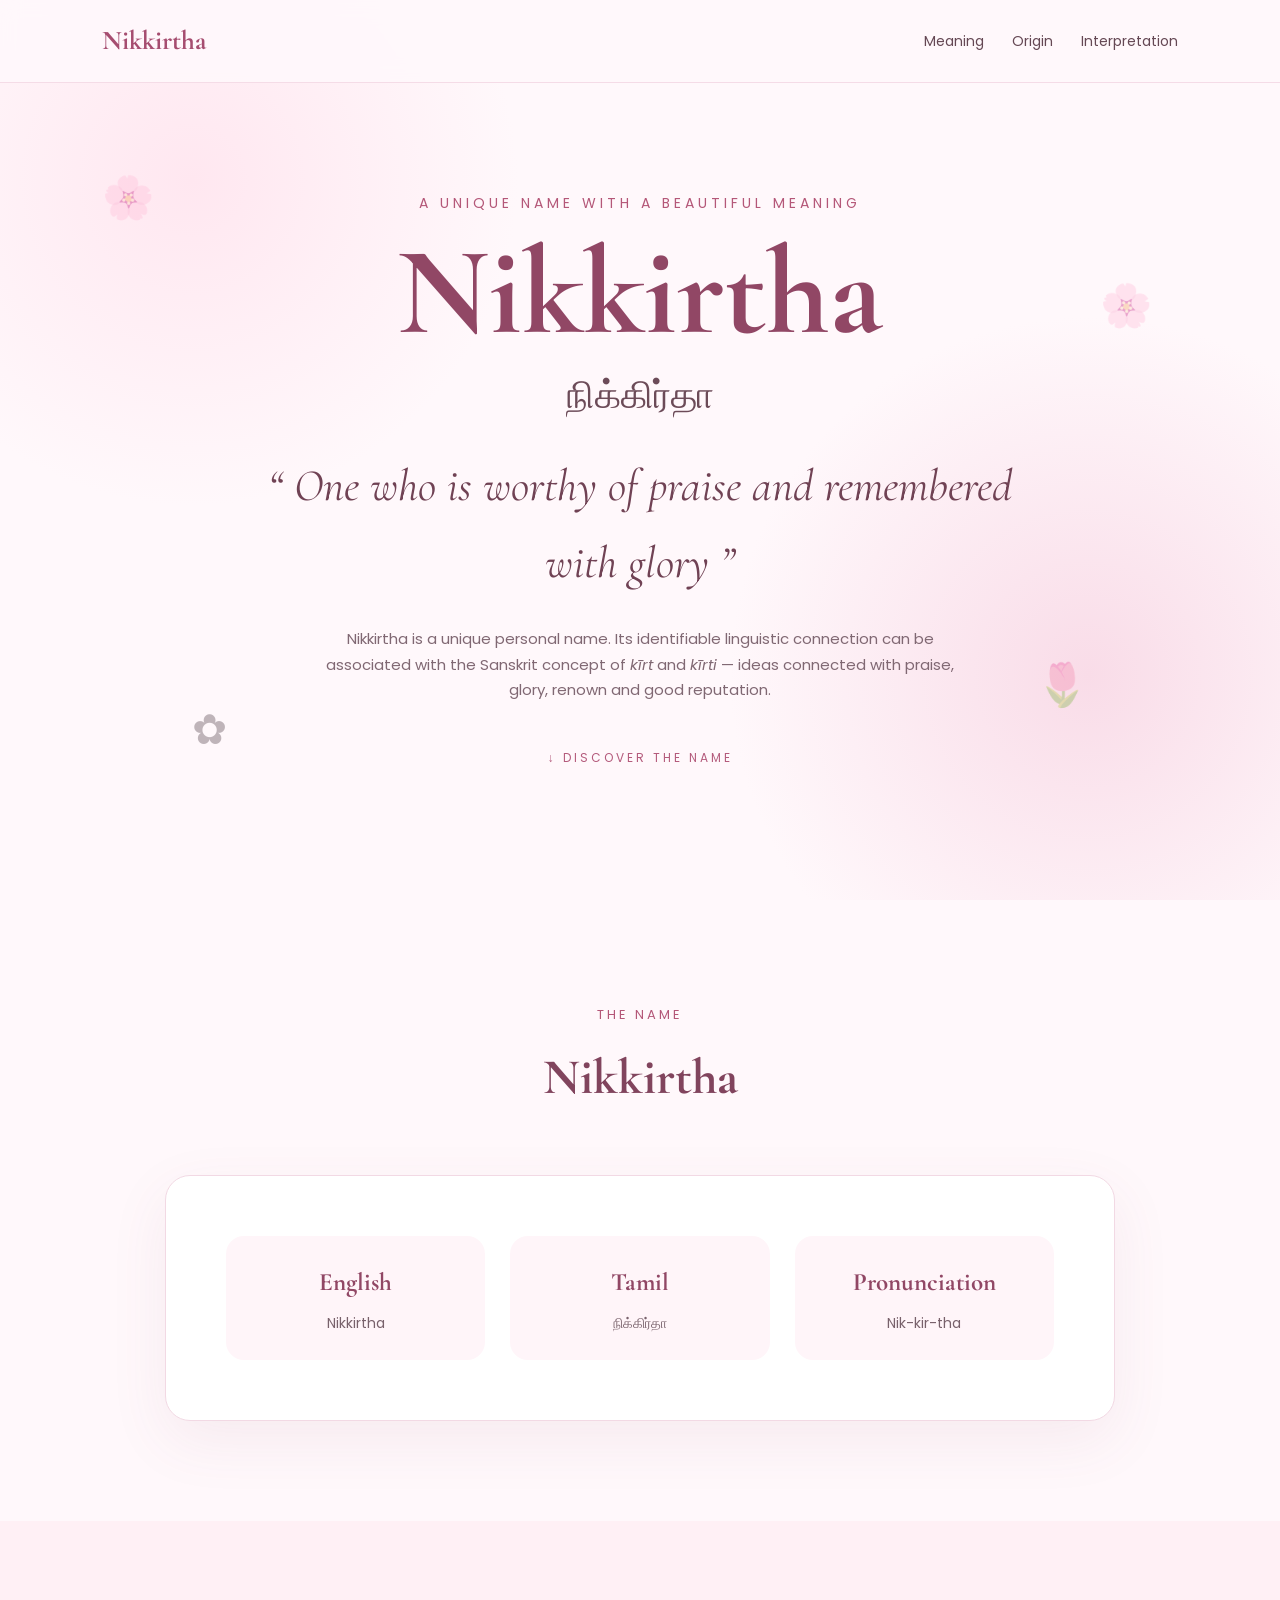
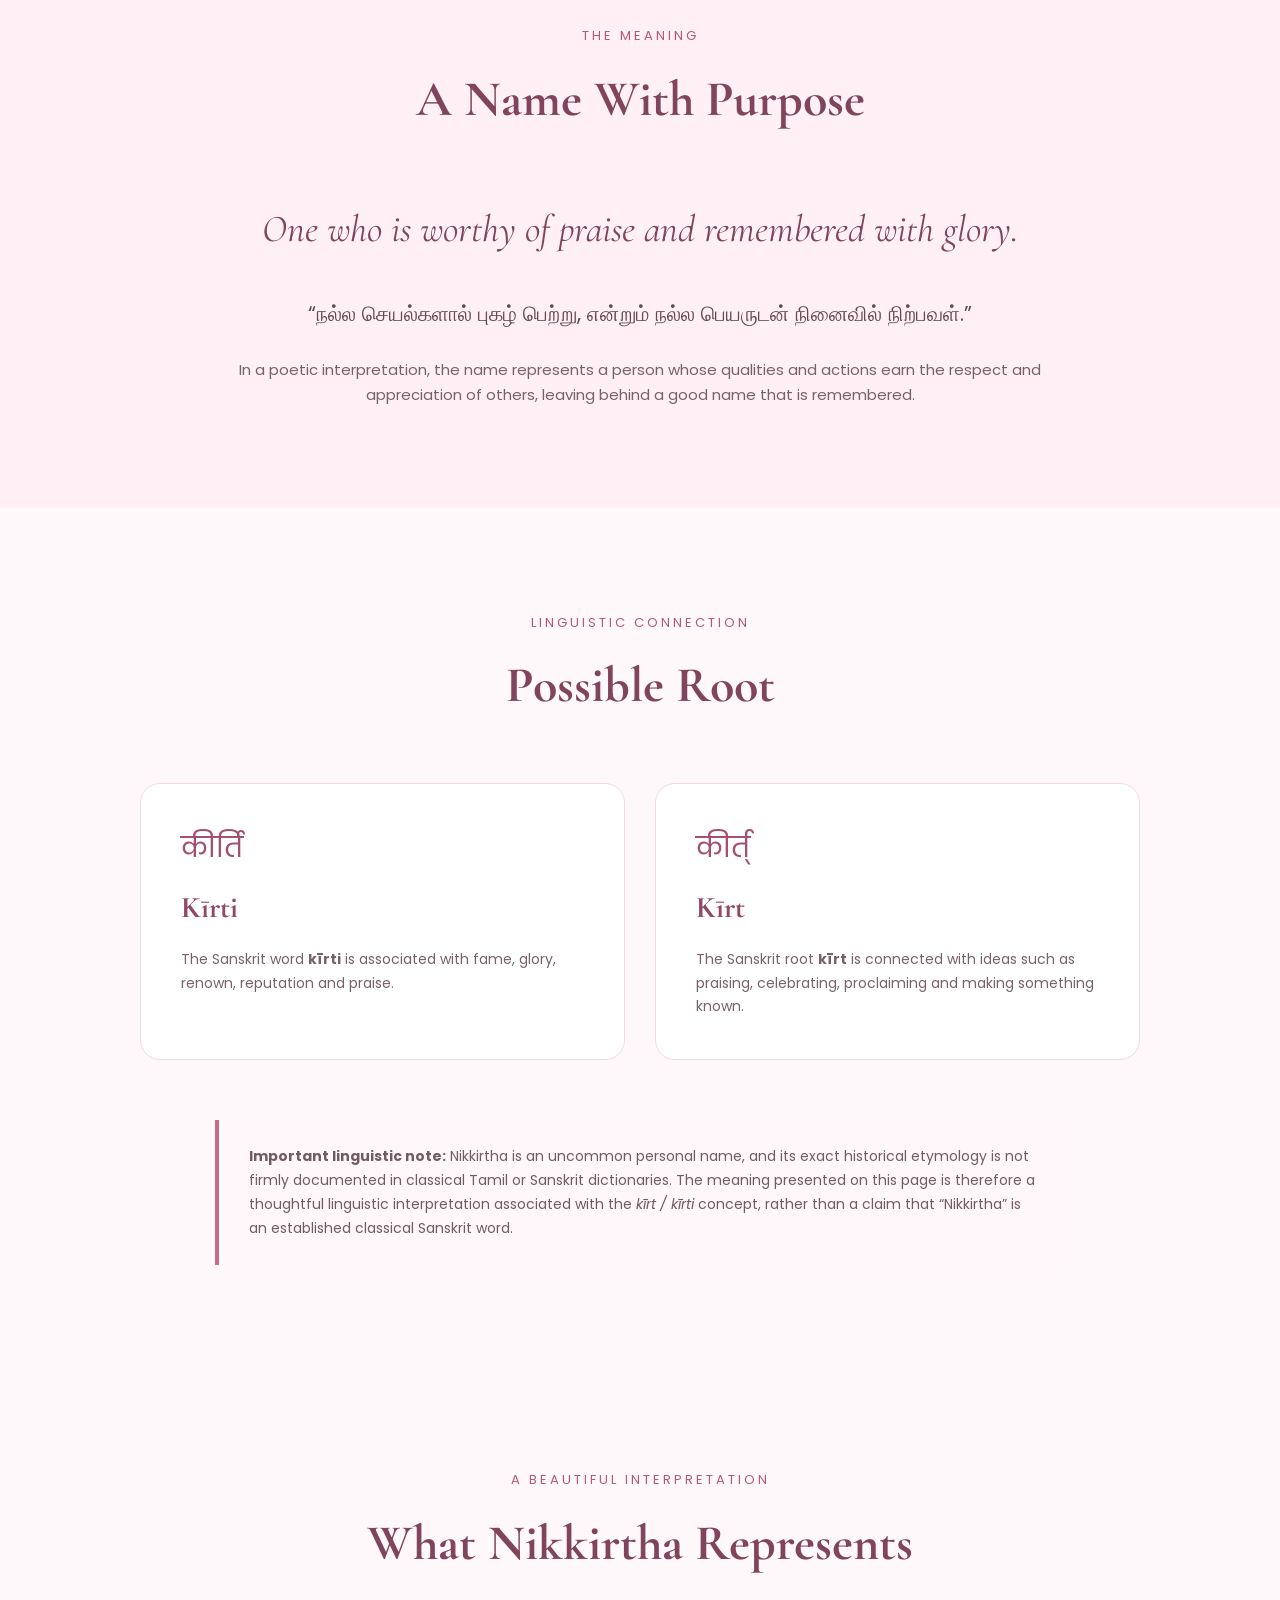
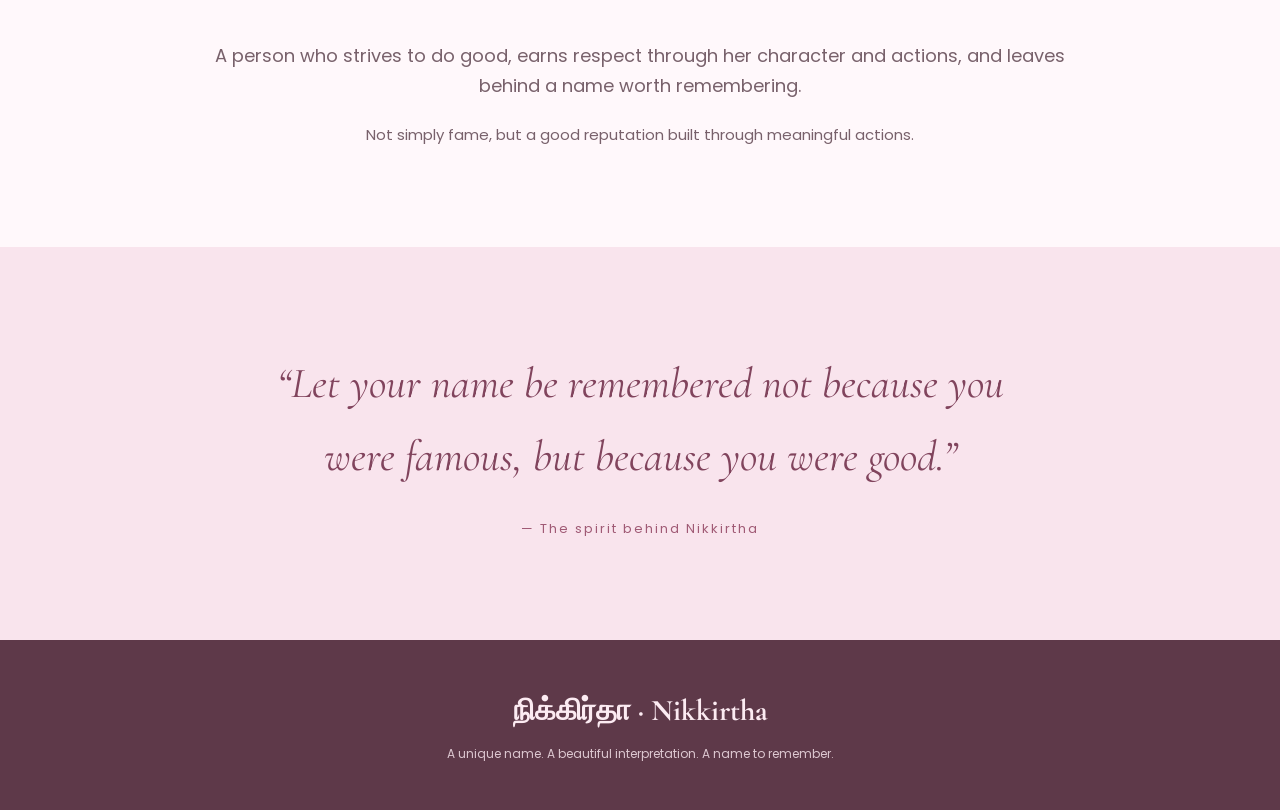
==== index.html @ 170de5bf "Add files via upload" ====
<!DOCTYPE html>
<html lang="en">
<head>
    <meta charset="UTF-8">

    <meta name="viewport" content="width=device-width, initial-scale=1.0">

    <meta name="description"
        content="Nikkirtha (நிக்கிர்தா) - Meaning, pronunciation and linguistic interpretation of the unique name Nikkirtha.">

    <meta name="keywords"
        content="Nikkirtha, நிக்கிர்தா, Nikkirtha meaning, Nikkirtha name meaning, Nikirtha meaning">

    <meta name="author" content="Nikkirtha">

    <title>Nikkirtha – Meaning & Origin</title>

    <link rel="preconnect" href="https://fonts.googleapis.com">
    <link rel="preconnect" href="https://fonts.gstatic.com" crossorigin>

    <link href="https://fonts.googleapis.com/css2?family=Cormorant+Garamond:wght@500;600;700&family=Poppins:wght@300;400;500;600&display=swap"
        rel="stylesheet">

    <style>

        * {
            margin: 0;
            padding: 0;
            box-sizing: border-box;
        }

        html {
            scroll-behavior: smooth;
        }

        body {
            font-family: "Poppins", sans-serif;
            color: #4a3942;
            background: #fff8fb;
            line-height: 1.7;
        }

        /* ---------- Navigation ---------- */

        nav {
            position: fixed;
            top: 0;
            left: 0;
            width: 100%;
            padding: 18px 8%;
            display: flex;
            justify-content: space-between;
            align-items: center;
            background: rgba(255, 248, 251, 0.92);
            backdrop-filter: blur(10px);
            z-index: 1000;
            border-bottom: 1px solid #f5dce7;
        }

        .logo {
            font-family: "Cormorant Garamond", serif;
            font-size: 27px;
            font-weight: 700;
            color: #a64d70;
        }

        nav ul {
            list-style: none;
            display: flex;
            gap: 28px;
        }

        nav a {
            text-decoration: none;
            color: #654854;
            font-size: 14px;
            transition: 0.3s;
        }

        nav a:hover {
            color: #b64f79;
        }

        /* ---------- Hero ---------- */

        .hero {
            min-height: 100vh;
            padding: 140px 8% 80px;

            display: flex;
            justify-content: center;
            align-items: center;

            text-align: center;

            background:
                radial-gradient(circle at 15% 20%, #ffe7f0 0, transparent 25%),
                radial-gradient(circle at 85% 75%, #f9dce8 0, transparent 28%),
                #fff8fb;

            position: relative;
            overflow: hidden;
        }

        .flower {
            position: absolute;
            font-size: 42px;
            opacity: 0.35;
        }

        .flower.one {
            top: 18%;
            left: 8%;
        }

        .flower.two {
            top: 30%;
            right: 10%;
        }

        .flower.three {
            bottom: 15%;
            left: 15%;
        }

        .flower.four {
            bottom: 20%;
            right: 15%;
        }

        .hero-content {
            max-width: 850px;
        }

        .small-title {
            color: #b45778;
            font-size: 14px;
            letter-spacing: 4px;
            text-transform: uppercase;
            margin-bottom: 20px;
        }

        .hero h1 {
            font-family: "Cormorant Garamond", serif;
            font-size: clamp(65px, 11vw, 125px);
            line-height: 0.9;
            color: #914765;
            margin-bottom: 15px;
        }

        .tamil-name {
            font-family: "Noto Serif Tamil", serif;
            font-size: 38px;
            color: #6c4b58;
            margin-bottom: 20px;
        }

        .meaning {
            font-family: "Cormorant Garamond", serif;
            font-size: clamp(28px, 4vw, 45px);
            font-style: italic;
            color: #704254;
            max-width: 760px;
            margin: 0 auto 25px;
        }

        .meaning::before {
            content: "“";
        }

        .meaning::after {
            content: "”";
        }

        .intro {
            max-width: 650px;
            margin: auto;
            color: #806873;
            font-size: 15px;
        }

        .scroll {
            margin-top: 45px;
            font-size: 12px;
            letter-spacing: 3px;
            color: #b45b7c;
        }

        /* ---------- Sections ---------- */

        section {
            padding: 100px 8%;
        }

        .section-title {
            text-align: center;
            margin-bottom: 55px;
        }

        .section-title span {
            color: #b45778;
            font-size: 13px;
            letter-spacing: 3px;
            text-transform: uppercase;
        }

        .section-title h2 {
            font-family: "Cormorant Garamond", serif;
            font-size: 50px;
            color: #81445d;
            margin-top: 8px;
        }

        /* ---------- Name Card ---------- */

        .name-card {
            max-width: 950px;
            margin: auto;
            padding: 60px;
            background: #ffffff;
            border: 1px solid #f2d9e4;
            border-radius: 25px;
            box-shadow: 0 20px 60px rgba(144, 76, 103, 0.08);
        }

        .name-details {
            display: grid;
            grid-template-columns: repeat(3, 1fr);
            gap: 25px;
            text-align: center;
        }

        .detail {
            padding: 25px;
            background: #fff5f9;
            border-radius: 18px;
        }

        .detail h3 {
            font-family: "Cormorant Garamond", serif;
            font-size: 25px;
            color: #914765;
            margin-bottom: 8px;
        }

        .detail p {
            font-size: 14px;
            color: #78616b;
        }

        /* ---------- Meaning ---------- */

        .meaning-section {
            background: #fff0f5;
        }

        .meaning-box {
            max-width: 850px;
            margin: auto;
            text-align: center;
        }

        .meaning-box .big-meaning {
            font-family: "Cormorant Garamond", serif;
            font-size: 38px;
            font-style: italic;
            color: #81445d;
            margin-bottom: 35px;
        }

        .tamil-meaning {
            font-size: 21px;
            color: #654854;
            margin-bottom: 25px;
        }

        .meaning-box p {
            color: #78616b;
            font-size: 15px;
        }

        /* ---------- Linguistic Roots ---------- */

        .roots {
            max-width: 1000px;
            margin: auto;
            display: grid;
            grid-template-columns: 1fr 1fr;
            gap: 30px;
        }

        .root-card {
            padding: 40px;
            background: #ffffff;
            border: 1px solid #f2d9e4;
            border-radius: 20px;
        }

        .root-card h3 {
            font-family: "Cormorant Garamond", serif;
            font-size: 30px;
            color: #914765;
            margin-bottom: 15px;
        }

        .sanskrit {
            font-size: 28px;
            color: #a54f70;
            margin-bottom: 10px;
        }

        .root-card p {
            font-size: 14px;
            color: #78616b;
        }

        /* ---------- Important Note ---------- */

        .note {
            max-width: 850px;
            margin: 60px auto 0;
            padding: 25px 30px;
            border-left: 4px solid #c56a8b;
            background: #fff7fa;
            color: #725b65;
            font-size: 14px;
        }

        /* ---------- Quote ---------- */

        .quote-section {
            text-align: center;
            background: #f9e4ed;
        }

        .quote {
            max-width: 800px;
            margin: auto;
        }

        .quote p {
            font-family: "Cormorant Garamond", serif;
            font-size: 43px;
            font-style: italic;
            color: #81445d;
        }

        .quote span {
            display: block;
            margin-top: 25px;
            font-size: 13px;
            letter-spacing: 2px;
            color: #a05a75;
        }

        /* ---------- Footer ---------- */

        footer {
            padding: 45px 8%;
            text-align: center;
            background: #5e3949;
            color: #fcebf2;
        }

        footer h3 {
            font-family: "Cormorant Garamond", serif;
            font-size: 30px;
            margin-bottom: 8px;
        }

        footer p {
            font-size: 12px;
            opacity: 0.8;
        }

        /* ---------- Responsive ---------- */

        @media (max-width: 768px) {

            nav {
                padding: 15px 5%;
            }

            nav ul {
                display: none;
            }

            .hero {
                padding: 130px 6% 70px;
            }

            section {
                padding: 75px 6%;
            }

            .name-card {
                padding: 30px 20px;
            }

            .name-details {
                grid-template-columns: 1fr;
            }

            .roots {
                grid-template-columns: 1fr;
            }

            .meaning-box .big-meaning {
                font-size: 30px;
            }

            .quote p {
                font-size: 32px;
            }
        }

    </style>
</head>

<body>

    <!-- Navigation -->

    <nav>
        <div class="logo">Nikkirtha</div>

        <ul>
            <li><a href="#meaning">Meaning</a></li>
            <li><a href="#origin">Origin</a></li>
            <li><a href="#interpretation">Interpretation</a></li>
        </ul>
    </nav>


    <!-- Hero -->

    <header class="hero">

        <div class="flower one">🌸</div>
        <div class="flower two">🌸</div>
        <div class="flower three">✿</div>
        <div class="flower four">🌷</div>

        <div class="hero-content">

            <div class="small-title">
                A unique name with a beautiful meaning
            </div>

            <h1>Nikkirtha</h1>

            <div class="tamil-name">
                நிக்கிர்தா
            </div>

            <div class="meaning">
                One who is worthy of praise and remembered with glory
            </div>

            <p class="intro">
                Nikkirtha is a unique personal name. Its identifiable
                linguistic connection can be associated with the Sanskrit
                concept of <em>kīrt</em> and <em>kīrti</em> — ideas connected
                with praise, glory, renown and good reputation.
            </p>

            <div class="scroll">
                ↓ DISCOVER THE NAME
            </div>

        </div>

    </header>


    <!-- Name -->

    <section id="meaning">

        <div class="section-title">

            <span>The Name</span>

            <h2>Nikkirtha</h2>

        </div>

        <div class="name-card">

            <div class="name-details">

                <div class="detail">

                    <h3>English</h3>

                    <p>Nikkirtha</p>

                </div>

                <div class="detail">

                    <h3>Tamil</h3>

                    <p>நிக்கிர்தா</p>

                </div>

                <div class="detail">

                    <h3>Pronunciation</h3>

                    <p>Nik-kir-tha</p>

                </div>

            </div>

        </div>

    </section>


    <!-- Meaning -->

    <section class="meaning-section">

        <div class="section-title">

            <span>The Meaning</span>

            <h2>A Name With Purpose</h2>

        </div>

        <div class="meaning-box">

            <div class="big-meaning">
                One who is worthy of praise and remembered with glory.
            </div>

            <div class="tamil-meaning">
                “நல்ல செயல்களால் புகழ் பெற்று,
                என்றும் நல்ல பெயருடன் நினைவில் நிற்பவள்.”
            </div>

            <p>
                In a poetic interpretation, the name represents a person
                whose qualities and actions earn the respect and appreciation
                of others, leaving behind a good name that is remembered.
            </p>

        </div>

    </section>


    <!-- Origin -->

    <section id="origin">

        <div class="section-title">

            <span>Linguistic Connection</span>

            <h2>Possible Root</h2>

        </div>

        <div class="roots">

            <div class="root-card">

                <div class="sanskrit">
                    कीर्ति
                </div>

                <h3>Kīrti</h3>

                <p>
                    The Sanskrit word <strong>kīrti</strong> is associated
                    with fame, glory, renown, reputation and praise.
                </p>

            </div>


            <div class="root-card">

                <div class="sanskrit">
                    कीर्त्
                </div>

                <h3>Kīrt</h3>

                <p>
                    The Sanskrit root <strong>kīrt</strong> is connected with
                    ideas such as praising, celebrating, proclaiming and
                    making something known.
                </p>

            </div>

        </div>


        <div class="note">

            <strong>Important linguistic note:</strong>

            Nikkirtha is an uncommon personal name, and its exact historical
            etymology is not firmly documented in classical Tamil or Sanskrit
            dictionaries. The meaning presented on this page is therefore a
            thoughtful linguistic interpretation associated with the
            <em>kīrt / kīrti</em> concept, rather than a claim that
            “Nikkirtha” is an established classical Sanskrit word.

        </div>

    </section>


    <!-- Personal Interpretation -->

    <section id="interpretation">

        <div class="section-title">

            <span>A Beautiful Interpretation</span>

            <h2>What Nikkirtha Represents</h2>

        </div>

        <div class="meaning-box">

            <p style="font-size: 18px; margin-bottom: 20px;">
                A person who strives to do good, earns respect through her
                character and actions, and leaves behind a name worth
                remembering.
            </p>

            <p>
                Not simply fame, but a good reputation built through
                meaningful actions.
            </p>

        </div>

    </section>


    <!-- Quote -->

    <section class="quote-section">

        <div class="quote">

            <p>
                “Let your name be remembered not because you were famous,
                but because you were good.”
            </p>

            <span>
                — The spirit behind Nikkirtha
            </span>

        </div>

    </section>


    <!-- Footer -->

    <footer>

        <h3>நிக்கிர்தா · Nikkirtha</h3>

        <p>
            A unique name. A beautiful interpretation. A name to remember.
        </p>

    </footer>


</body>
</html>
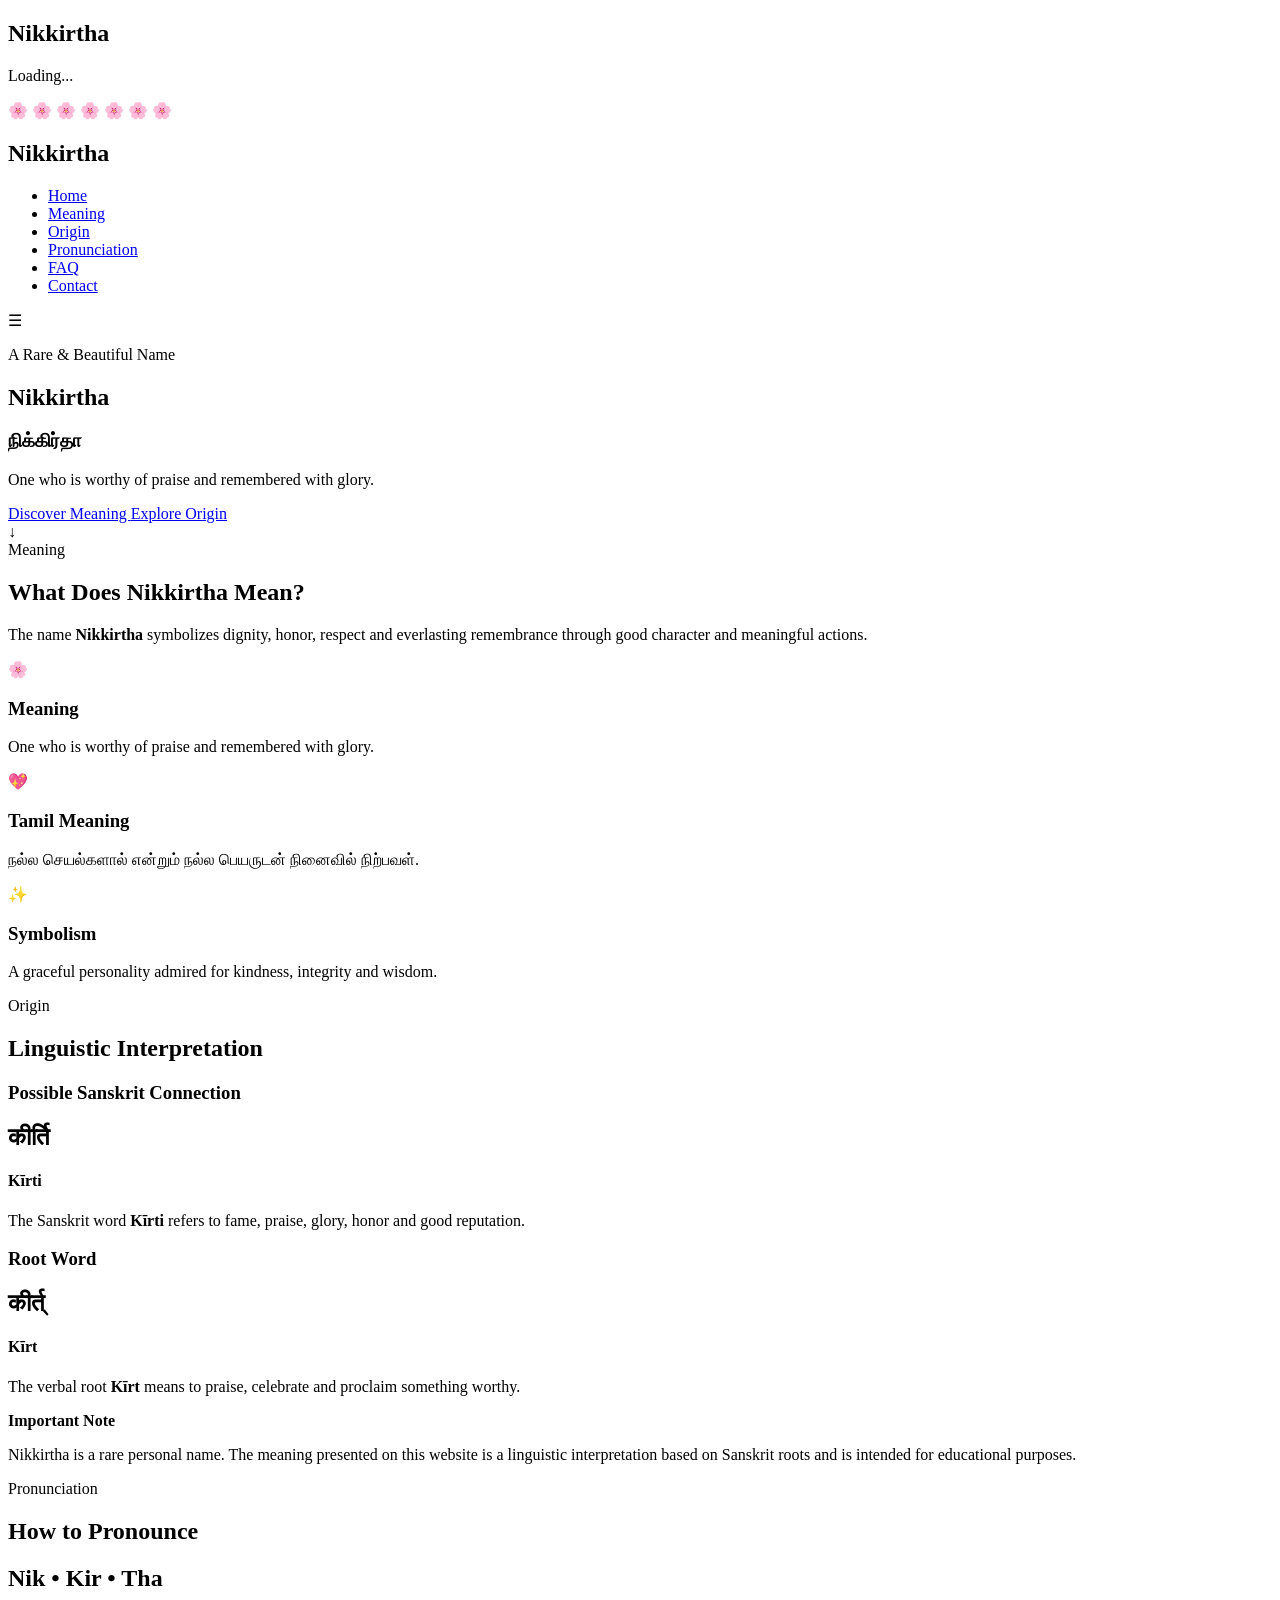
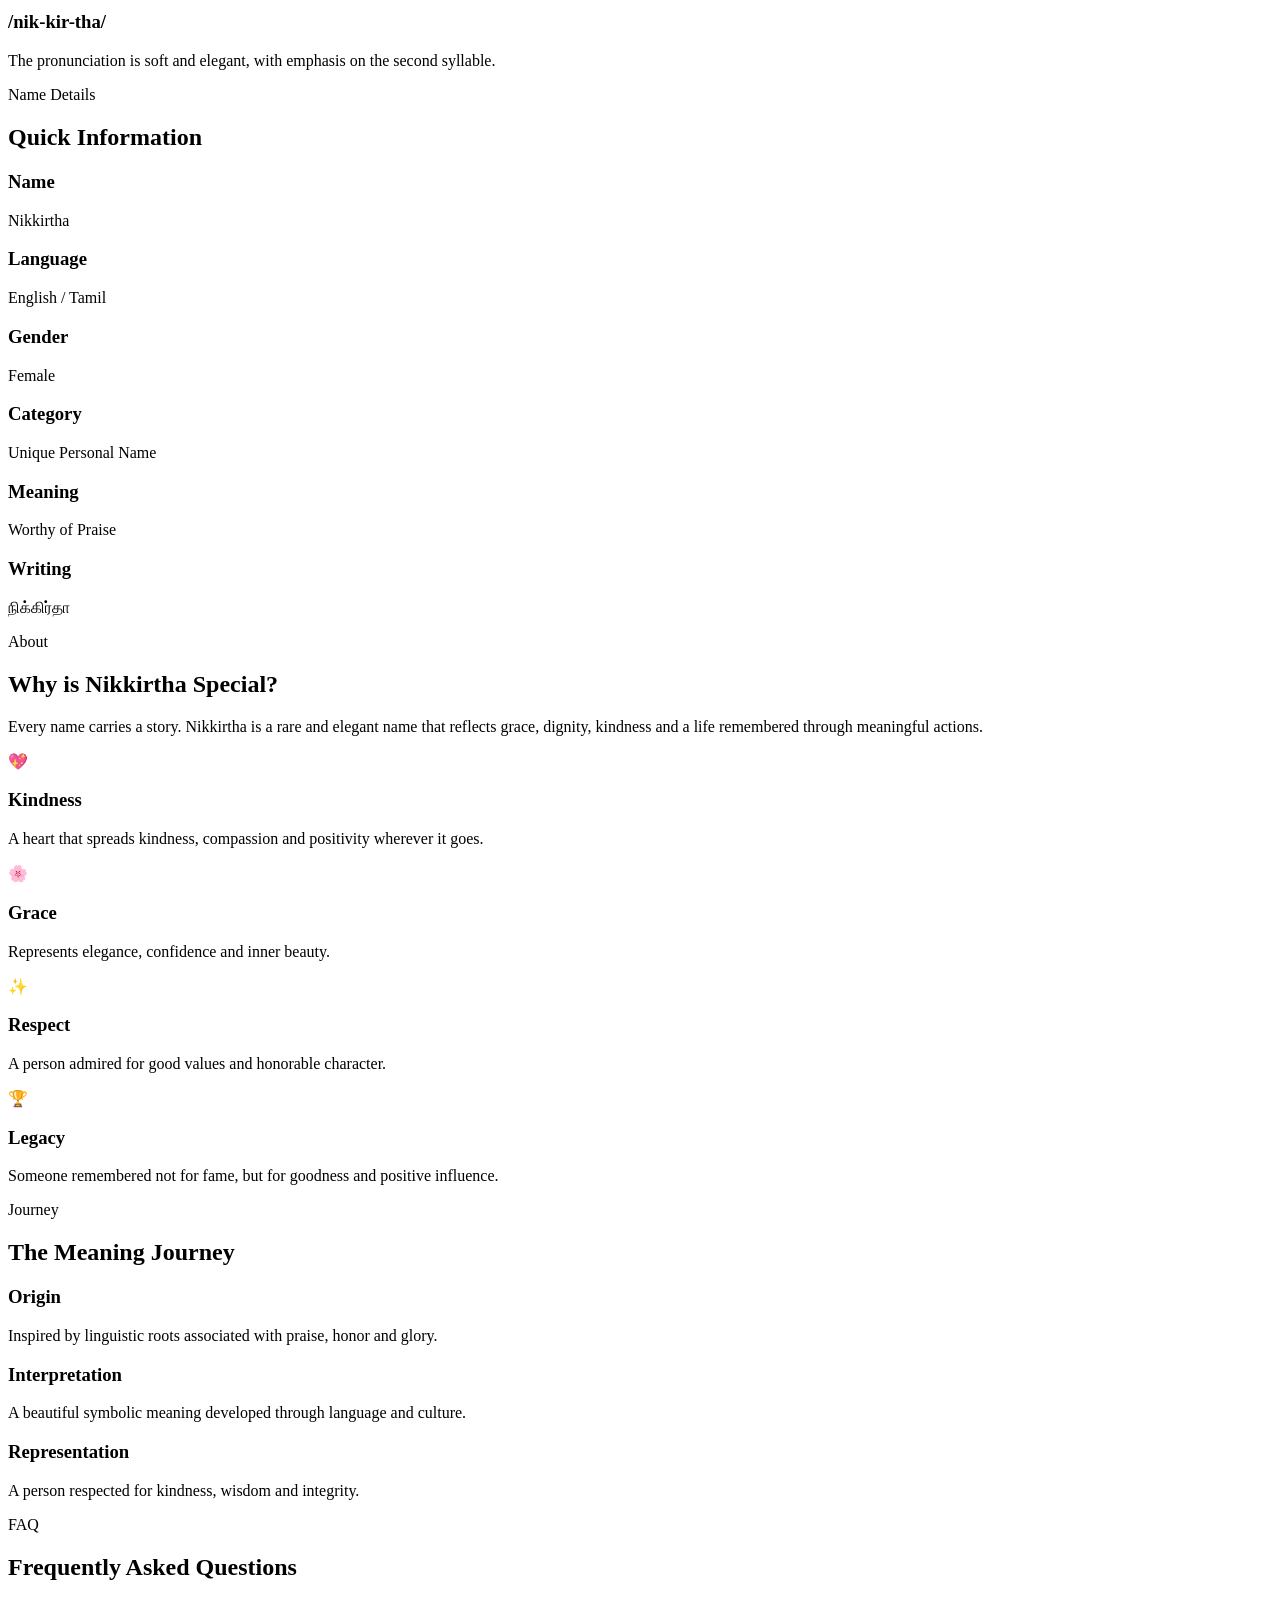
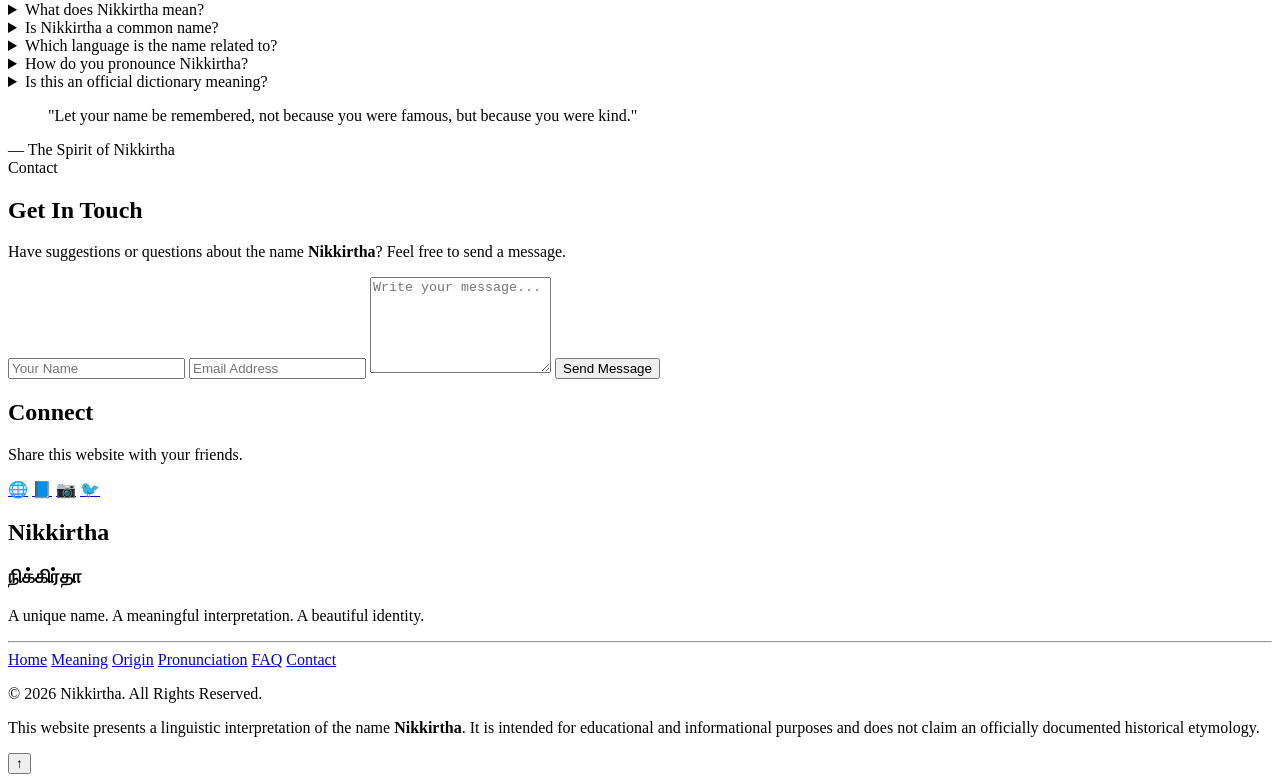
==== commit 4843ab56: "Update index.html" ====
--- a/index.html
+++ b/index.html
@@ -1,686 +1,849 @@
 <!DOCTYPE html>
 <html lang="en">
 <head>
-    <meta charset="UTF-8">
-
-    <meta name="viewport" content="width=device-width, initial-scale=1.0">
-
-    <meta name="description"
-        content="Nikkirtha (நிக்கிர்தா) - Meaning, pronunciation and linguistic interpretation of the unique name Nikkirtha.">
-
-    <meta name="keywords"
-        content="Nikkirtha, நிக்கிர்தா, Nikkirtha meaning, Nikkirtha name meaning, Nikirtha meaning">
-
-    <meta name="author" content="Nikkirtha">
-
-    <title>Nikkirtha – Meaning & Origin</title>
-
-    <link rel="preconnect" href="https://fonts.googleapis.com">
-    <link rel="preconnect" href="https://fonts.gstatic.com" crossorigin>
-
-    <link href="https://fonts.googleapis.com/css2?family=Cormorant+Garamond:wght@500;600;700&family=Poppins:wght@300;400;500;600&display=swap"
-        rel="stylesheet">
-
-    <style>
-
-        * {
-            margin: 0;
-            padding: 0;
-            box-sizing: border-box;
-        }
-
-        html {
-            scroll-behavior: smooth;
-        }
-
-        body {
-            font-family: "Poppins", sans-serif;
-            color: #4a3942;
-            background: #fff8fb;
-            line-height: 1.7;
-        }
-
-        /* ---------- Navigation ---------- */
-
-        nav {
-            position: fixed;
-            top: 0;
-            left: 0;
-            width: 100%;
-            padding: 18px 8%;
-            display: flex;
-            justify-content: space-between;
-            align-items: center;
-            background: rgba(255, 248, 251, 0.92);
-            backdrop-filter: blur(10px);
-            z-index: 1000;
-            border-bottom: 1px solid #f5dce7;
-        }
-
-        .logo {
-            font-family: "Cormorant Garamond", serif;
-            font-size: 27px;
-            font-weight: 700;
-            color: #a64d70;
-        }
-
-        nav ul {
-            list-style: none;
-            display: flex;
-            gap: 28px;
-        }
-
-        nav a {
-            text-decoration: none;
-            color: #654854;
-            font-size: 14px;
-            transition: 0.3s;
-        }
-
-        nav a:hover {
-            color: #b64f79;
-        }
-
-        /* ---------- Hero ---------- */
-
-        .hero {
-            min-height: 100vh;
-            padding: 140px 8% 80px;
-
-            display: flex;
-            justify-content: center;
-            align-items: center;
-
-            text-align: center;
-
-            background:
-                radial-gradient(circle at 15% 20%, #ffe7f0 0, transparent 25%),
-                radial-gradient(circle at 85% 75%, #f9dce8 0, transparent 28%),
-                #fff8fb;
-
-            position: relative;
-            overflow: hidden;
-        }
-
-        .flower {
-            position: absolute;
-            font-size: 42px;
-            opacity: 0.35;
-        }
-
-        .flower.one {
-            top: 18%;
-            left: 8%;
-        }
-
-        .flower.two {
-            top: 30%;
-            right: 10%;
-        }
-
-        .flower.three {
-            bottom: 15%;
-            left: 15%;
-        }
-
-        .flower.four {
-            bottom: 20%;
-            right: 15%;
-        }
-
-        .hero-content {
-            max-width: 850px;
-        }
-
-        .small-title {
-            color: #b45778;
-            font-size: 14px;
-            letter-spacing: 4px;
-            text-transform: uppercase;
-            margin-bottom: 20px;
-        }
-
-        .hero h1 {
-            font-family: "Cormorant Garamond", serif;
-            font-size: clamp(65px, 11vw, 125px);
-            line-height: 0.9;
-            color: #914765;
-            margin-bottom: 15px;
-        }
-
-        .tamil-name {
-            font-family: "Noto Serif Tamil", serif;
-            font-size: 38px;
-            color: #6c4b58;
-            margin-bottom: 20px;
-        }
-
-        .meaning {
-            font-family: "Cormorant Garamond", serif;
-            font-size: clamp(28px, 4vw, 45px);
-            font-style: italic;
-            color: #704254;
-            max-width: 760px;
-            margin: 0 auto 25px;
-        }
-
-        .meaning::before {
-            content: "“";
-        }
-
-        .meaning::after {
-            content: "”";
-        }
-
-        .intro {
-            max-width: 650px;
-            margin: auto;
-            color: #806873;
-            font-size: 15px;
-        }
-
-        .scroll {
-            margin-top: 45px;
-            font-size: 12px;
-            letter-spacing: 3px;
-            color: #b45b7c;
-        }
-
-        /* ---------- Sections ---------- */
-
-        section {
-            padding: 100px 8%;
-        }
-
-        .section-title {
-            text-align: center;
-            margin-bottom: 55px;
-        }
-
-        .section-title span {
-            color: #b45778;
-            font-size: 13px;
-            letter-spacing: 3px;
-            text-transform: uppercase;
-        }
-
-        .section-title h2 {
-            font-family: "Cormorant Garamond", serif;
-            font-size: 50px;
-            color: #81445d;
-            margin-top: 8px;
-        }
-
-        /* ---------- Name Card ---------- */
-
-        .name-card {
-            max-width: 950px;
-            margin: auto;
-            padding: 60px;
-            background: #ffffff;
-            border: 1px solid #f2d9e4;
-            border-radius: 25px;
-            box-shadow: 0 20px 60px rgba(144, 76, 103, 0.08);
-        }
-
-        .name-details {
-            display: grid;
-            grid-template-columns: repeat(3, 1fr);
-            gap: 25px;
-            text-align: center;
-        }
-
-        .detail {
-            padding: 25px;
-            background: #fff5f9;
-            border-radius: 18px;
-        }
-
-        .detail h3 {
-            font-family: "Cormorant Garamond", serif;
-            font-size: 25px;
-            color: #914765;
-            margin-bottom: 8px;
-        }
-
-        .detail p {
-            font-size: 14px;
-            color: #78616b;
-        }
-
-        /* ---------- Meaning ---------- */
-
-        .meaning-section {
-            background: #fff0f5;
-        }
-
-        .meaning-box {
-            max-width: 850px;
-            margin: auto;
-            text-align: center;
-        }
-
-        .meaning-box .big-meaning {
-            font-family: "Cormorant Garamond", serif;
-            font-size: 38px;
-            font-style: italic;
-            color: #81445d;
-            margin-bottom: 35px;
-        }
-
-        .tamil-meaning {
-            font-size: 21px;
-            color: #654854;
-            margin-bottom: 25px;
-        }
-
-        .meaning-box p {
-            color: #78616b;
-            font-size: 15px;
-        }
-
-        /* ---------- Linguistic Roots ---------- */
-
-        .roots {
-            max-width: 1000px;
-            margin: auto;
-            display: grid;
-            grid-template-columns: 1fr 1fr;
-            gap: 30px;
-        }
-
-        .root-card {
-            padding: 40px;
-            background: #ffffff;
-            border: 1px solid #f2d9e4;
-            border-radius: 20px;
-        }
-
-        .root-card h3 {
-            font-family: "Cormorant Garamond", serif;
-            font-size: 30px;
-            color: #914765;
-            margin-bottom: 15px;
-        }
-
-        .sanskrit {
-            font-size: 28px;
-            color: #a54f70;
-            margin-bottom: 10px;
-        }
-
-        .root-card p {
-            font-size: 14px;
-            color: #78616b;
-        }
-
-        /* ---------- Important Note ---------- */
-
-        .note {
-            max-width: 850px;
-            margin: 60px auto 0;
-            padding: 25px 30px;
-            border-left: 4px solid #c56a8b;
-            background: #fff7fa;
-            color: #725b65;
-            font-size: 14px;
-        }
-
-        /* ---------- Quote ---------- */
-
-        .quote-section {
-            text-align: center;
-            background: #f9e4ed;
-        }
-
-        .quote {
-            max-width: 800px;
-            margin: auto;
-        }
-
-        .quote p {
-            font-family: "Cormorant Garamond", serif;
-            font-size: 43px;
-            font-style: italic;
-            color: #81445d;
-        }
-
-        .quote span {
-            display: block;
-            margin-top: 25px;
-            font-size: 13px;
-            letter-spacing: 2px;
-            color: #a05a75;
-        }
-
-        /* ---------- Footer ---------- */
-
-        footer {
-            padding: 45px 8%;
-            text-align: center;
-            background: #5e3949;
-            color: #fcebf2;
-        }
-
-        footer h3 {
-            font-family: "Cormorant Garamond", serif;
-            font-size: 30px;
-            margin-bottom: 8px;
-        }
-
-        footer p {
-            font-size: 12px;
-            opacity: 0.8;
-        }
-
-        /* ---------- Responsive ---------- */
-
-        @media (max-width: 768px) {
-
-            nav {
-                padding: 15px 5%;
-            }
-
-            nav ul {
-                display: none;
-            }
-
-            .hero {
-                padding: 130px 6% 70px;
-            }
-
-            section {
-                padding: 75px 6%;
-            }
-
-            .name-card {
-                padding: 30px 20px;
-            }
-
-            .name-details {
-                grid-template-columns: 1fr;
-            }
-
-            .roots {
-                grid-template-columns: 1fr;
-            }
-
-            .meaning-box .big-meaning {
-                font-size: 30px;
-            }
-
-            .quote p {
-                font-size: 32px;
-            }
-        }
-
-    </style>
+
+<meta charset="UTF-8">
+<meta name="viewport" content="width=device-width, initial-scale=1.0">
+
+<title>Nikkirtha | Meaning, Origin, Pronunciation & Significance</title>
+
+<meta name="description" content="Discover the meaning, origin, pronunciation and significance of the unique name Nikkirtha (நிக்கிர்தா). Learn about its linguistic roots, symbolism and interpretation.">
+
+<meta name="keywords" content="Nikkirtha, Nikkirtha meaning, Nikkirtha name meaning, Nikkirtha origin, Nikkirtha pronunciation, நிக்கிர்தா">
+
+<meta name="author" content="Nikkirtha">
+
+<meta name="robots" content="index,follow,max-image-preview:large">
+
+<meta name="googlebot" content="index,follow">
+
+<meta name="language" content="English">
+
+<meta name="theme-color" content="#f7dbe8">
+
+<meta name="revisit-after" content="7 days">
+
+<meta name="rating" content="General">
+
+<meta name="distribution" content="Global">
+
+<link rel="canonical" href="https://nikkirtha09.github.io/Nikkirtha-Meaning/">
+
+<!-- Open Graph -->
+
+<meta property="og:type" content="website">
+<meta property="og:url" content="https://nikkirtha09.github.io/Nikkirtha-Meaning/">
+<meta property="og:title" content="Nikkirtha | Meaning & Origin">
+<meta property="og:description" content="Explore the beautiful meaning and linguistic interpretation of the name Nikkirtha.">
+<meta property="og:image" content="images/cover.jpg">
+
+<!-- Twitter -->
+
+<meta name="twitter:card" content="summary_large_image">
+<meta name="twitter:title" content="Nikkirtha | Meaning & Origin">
+<meta name="twitter:description" content="Meaning and origin of the unique name Nikkirtha.">
+<meta name="twitter:image" content="images/cover.jpg">
+
+<!-- Favicons -->
+
+<link rel="icon" href="favicon.ico">
+
+<link rel="apple-touch-icon" href="apple-touch-icon.png">
+
+<!-- Fonts -->
+
+<link rel="preconnect" href="https://fonts.googleapis.com">
+
+<link rel="preconnect" href="https://fonts.gstatic.com" crossorigin>
+
+<link href="https://fonts.googleapis.com/css2?family=Poppins:wght@300;400;500;600;700&family=Cormorant+Garamond:wght@500;600;700&display=swap" rel="stylesheet">
+
+<!-- External CSS -->
+
+<link rel="stylesheet" href="style.css">
+<link rel="stylesheet" href="style.css">
+
+<!-- Structured Data -->
+
+<script type="application/ld+json">
+{
+"@context":"https://schema.org",
+"@type":"WebSite",
+"name":"Nikkirtha",
+"url":"https://nikkirtha09.github.io/Nikkirtha-Meaning/",
+"description":"Official webpage explaining the meaning, origin and significance of the name Nikkirtha.",
+"inLanguage":"en",
+"author":{
+"@type":"Person",
+"name":"Nikkirtha"
+},
+"publisher":{
+"@type":"Person",
+"name":"Nikkirtha"
+}
+}
+</script>
+
+<script type="application/ld+json">
+{
+"@context":"https://schema.org",
+"@type":"DefinedTerm",
+"name":"Nikkirtha",
+"description":"A unique personal name interpreted as 'One who is worthy of praise and remembered with glory.'",
+"inDefinedTermSet":"Personal Names"
+}
+</script>
+
 </head>
 
 <body>
 
-    <!-- Navigation -->
-
-    <nav>
-        <div class="logo">Nikkirtha</div>
-
-        <ul>
-            <li><a href="#meaning">Meaning</a></li>
-            <li><a href="#origin">Origin</a></li>
-            <li><a href="#interpretation">Interpretation</a></li>
-        </ul>
-    </nav>
-
-
-    <!-- Hero -->
-
-    <header class="hero">
-
-        <div class="flower one">🌸</div>
-        <div class="flower two">🌸</div>
-        <div class="flower three">✿</div>
-        <div class="flower four">🌷</div>
-
-        <div class="hero-content">
-
-            <div class="small-title">
-                A unique name with a beautiful meaning
+<!-- ========= PRELOADER ========= -->
+
+<div id="loader">
+
+<div class="loader-circle"></div>
+
+<h2>Nikkirtha</h2>
+
+<p>Loading...</p>
+
+</div>
+
+<!-- ========= BACKGROUND ========= -->
+
+<div class="bg-blur blur1"></div>
+
+<div class="bg-blur blur2"></div>
+
+<div class="bg-blur blur3"></div>
+
+<div class="petals">
+
+<span>🌸</span>
+<span>🌸</span>
+<span>🌸</span>
+<span>🌸</span>
+<span>🌸</span>
+<span>🌸</span>
+<span>🌸</span>
+
+</div>
+
+<header>
+
+<nav class="navbar">
+
+<div class="logo">
+
+<h2>Nikkirtha</h2>
+
+</div>
+
+<ul>
+
+<li><a href="#home">Home</a></li>
+
+<li><a href="#meaning">Meaning</a></li>
+
+<li><a href="#origin">Origin</a></li>
+
+<li><a href="#pronunciation">Pronunciation</a></li>
+
+<li><a href="#faq">FAQ</a></li>
+
+<li><a href="#contact">Contact</a></li>
+
+</ul>
+
+<div class="menu-btn">
+
+☰
+
+</div>
+
+</nav>
+
+</header>
+
+<!-- ========= HERO ========= -->
+
+<section id="home" class="hero">
+
+<div class="hero-content">
+
+<p class="subtitle">
+
+A Rare & Beautiful Name
+
+</p>
+
+<h1>
+
+Nikkirtha
+
+</h1>
+
+<h3>
+
+நிக்கிர்தா
+
+</h3>
+
+<p class="tagline">
+
+One who is worthy of praise and remembered with glory.
+
+</p>
+
+<div class="hero-buttons">
+
+<a href="#meaning" class="btn">
+
+Discover Meaning
+
+</a>
+
+<a href="#origin" class="btn-outline">
+
+Explore Origin
+
+</a>
+
+</div>
+
+</div>
+
+<div class="scroll-down">
+
+↓
+
+</div>
+
+</section>
+
+<!--              MEANING SECTION              -->
+
+<section id="meaning" class="section">
+
+<div class="section-header">
+
+<span>Meaning</span>
+
+<h2>What Does Nikkirtha Mean?</h2>
+
+<p>
+The name <strong>Nikkirtha</strong> symbolizes dignity, honor, respect and
+everlasting remembrance through good character and meaningful actions.
+</p>
+
+</div>
+
+<div class="meaning-grid">
+
+<div class="card">
+
+<div class="icon">🌸</div>
+
+<h3>Meaning</h3>
+
+<p>
+
+One who is worthy of praise and remembered with glory.
+
+</p>
+
+</div>
+
+<div class="card">
+
+<div class="icon">💖</div>
+
+<h3>Tamil Meaning</h3>
+
+<p>
+
+நல்ல செயல்களால் என்றும் நல்ல பெயருடன்
+நினைவில் நிற்பவள்.
+
+</p>
+
+</div>
+
+<div class="card">
+
+<div class="icon">✨</div>
+
+<h3>Symbolism</h3>
+
+<p>
+
+A graceful personality admired for kindness,
+integrity and wisdom.
+
+</p>
+
+</div>
+
+</div>
+
+</section>
+
+<!--               ORIGIN SECTION              -->
+
+<section id="origin" class="section light">
+
+<div class="section-header">
+
+<span>Origin</span>
+
+<h2>Linguistic Interpretation</h2>
+
+</div>
+
+<div class="origin-container">
+
+<div class="origin-card">
+
+<h3>Possible Sanskrit Connection</h3>
+
+<h1>कीर्ति</h1>
+
+<h4>Kīrti</h4>
+
+<p>
+
+The Sanskrit word <strong>Kīrti</strong> refers to
+fame, praise, glory, honor and good reputation.
+
+</p>
+
+</div>
+
+<div class="origin-card">
+
+<h3>Root Word</h3>
+
+<h1>कीर्त्</h1>
+
+<h4>Kīrt</h4>
+
+<p>
+
+The verbal root <strong>Kīrt</strong>
+means to praise,
+celebrate and proclaim something worthy.
+
+</p>
+
+</div>
+
+</div>
+
+<div class="note">
+
+<strong>Important Note</strong>
+
+<p>
+
+Nikkirtha is a rare personal name.
+The meaning presented on this website is a
+linguistic interpretation based on Sanskrit
+roots and is intended for educational purposes.
+
+</p>
+
+</div>
+
+</section>
+
+<!--          PRONUNCIATION SECTION            -->
+
+<section id="pronunciation" class="section">
+
+<div class="section-header">
+
+<span>Pronunciation</span>
+
+<h2>How to Pronounce</h2>
+
+</div>
+
+<div class="pronounce-box">
+
+<h1>Nik • Kir • Tha</h1>
+
+<h3>/nik-kir-tha/</h3>
+
+<p>
+
+The pronunciation is soft and elegant,
+with emphasis on the second syllable.
+
+</p>
+
+</div>
+
+</section>
+
+<!--           NAME INFORMATION                -->
+
+<section class="section light">
+
+<div class="section-header">
+
+<span>Name Details</span>
+
+<h2>Quick Information</h2>
+
+</div>
+
+<div class="info-grid">
+
+<div class="info-card">
+
+<h3>Name</h3>
+
+<p>Nikkirtha</p>
+
+</div>
+
+<div class="info-card">
+
+<h3>Language</h3>
+
+<p>English / Tamil</p>
+
+</div>
+
+<div class="info-card">
+
+<h3>Gender</h3>
+
+<p>Female</p>
+
+</div>
+
+<div class="info-card">
+
+<h3>Category</h3>
+
+<p>Unique Personal Name</p>
+
+</div>
+
+<div class="info-card">
+
+<h3>Meaning</h3>
+
+<p>Worthy of Praise</p>
+
+</div>
+
+<div class="info-card">
+
+<h3>Writing</h3>
+
+<p>நிக்கிர்தா</p>
+
+</div>
+
+</div>
+
+</section>
+
+<!--          ABOUT THE NAME SECTION           -->
+
+<section id="about" class="section">
+
+    <div class="section-header">
+
+        <span>About</span>
+
+        <h2>Why is Nikkirtha Special?</h2>
+
+        <p>
+            Every name carries a story. Nikkirtha is a rare and elegant name
+            that reflects grace, dignity, kindness and a life remembered
+            through meaningful actions.
+        </p>
+
+    </div>
+
+    <div class="about-grid">
+
+        <div class="about-card">
+
+            <div class="about-icon">💖</div>
+
+            <h3>Kindness</h3>
+
+            <p>
+                A heart that spreads kindness,
+                compassion and positivity wherever it goes.
+            </p>
+
+        </div>
+
+        <div class="about-card">
+
+            <div class="about-icon">🌸</div>
+
+            <h3>Grace</h3>
+
+            <p>
+                Represents elegance, confidence and inner beauty.
+            </p>
+
+        </div>
+
+        <div class="about-card">
+
+            <div class="about-icon">✨</div>
+
+            <h3>Respect</h3>
+
+            <p>
+                A person admired for good values
+                and honorable character.
+            </p>
+
+        </div>
+
+        <div class="about-card">
+
+            <div class="about-icon">🏆</div>
+
+            <h3>Legacy</h3>
+
+            <p>
+                Someone remembered not for fame,
+                but for goodness and positive influence.
+            </p>
+
+        </div>
+
+    </div>
+
+</section>
+
+<!--             TIMELINE SECTION              -->
+
+<section class="section light">
+
+    <div class="section-header">
+
+        <span>Journey</span>
+
+        <h2>The Meaning Journey</h2>
+
+    </div>
+
+    <div class="timeline">
+
+        <div class="timeline-item">
+
+            <div class="circle"></div>
+
+            <div class="timeline-content">
+
+                <h3>Origin</h3>
+
+                <p>
+                    Inspired by linguistic roots associated
+                    with praise, honor and glory.
+                </p>
+
             </div>
 
-            <h1>Nikkirtha</h1>
-
-            <div class="tamil-name">
-                நிக்கிர்தா
+        </div>
+
+        <div class="timeline-item">
+
+            <div class="circle"></div>
+
+            <div class="timeline-content">
+
+                <h3>Interpretation</h3>
+
+                <p>
+                    A beautiful symbolic meaning
+                    developed through language and culture.
+                </p>
+
             </div>
 
-            <div class="meaning">
-                One who is worthy of praise and remembered with glory
+        </div>
+
+        <div class="timeline-item">
+
+            <div class="circle"></div>
+
+            <div class="timeline-content">
+
+                <h3>Representation</h3>
+
+                <p>
+                    A person respected for kindness,
+                    wisdom and integrity.
+                </p>
+
             </div>
 
-            <p class="intro">
-                Nikkirtha is a unique personal name. Its identifiable
-                linguistic connection can be associated with the Sanskrit
-                concept of <em>kīrt</em> and <em>kīrti</em> — ideas connected
-                with praise, glory, renown and good reputation.
+        </div>
+
+    </div>
+
+</section>
+
+<!--                 FAQ SECTION               -->
+
+<section id="faq" class="section">
+
+    <div class="section-header">
+
+        <span>FAQ</span>
+
+        <h2>Frequently Asked Questions</h2>
+
+    </div>
+
+    <div class="faq">
+
+        <details>
+
+            <summary>
+                What does Nikkirtha mean?
+            </summary>
+
+            <p>
+                Nikkirtha is interpreted as
+                "One who is worthy of praise
+                and remembered with glory."
             </p>
 
-            <div class="scroll">
-                ↓ DISCOVER THE NAME
-            </div>
+        </details>
+
+        <details>
+
+            <summary>
+                Is Nikkirtha a common name?
+            </summary>
+
+            <p>
+                No.
+                It is a rare and unique personal name.
+            </p>
+
+        </details>
+
+        <details>
+
+            <summary>
+                Which language is the name related to?
+            </summary>
+
+            <p>
+                The interpretation on this website is
+                associated with Sanskrit linguistic roots
+                connected with praise and glory.
+            </p>
+
+        </details>
+
+        <details>
+
+            <summary>
+                How do you pronounce Nikkirtha?
+            </summary>
+
+            <p>
+                Nik-kir-tha.
+            </p>
+
+        </details>
+
+        <details>
+
+            <summary>
+                Is this an official dictionary meaning?
+            </summary>
+
+            <p>
+                No.
+                This website presents a thoughtful
+                linguistic interpretation rather than
+                claiming it as an officially documented
+                dictionary definition.
+            </p>
+
+        </details>
+
+    </div>
+
+</section>
+
+<!--              QUOTE SECTION                -->
+
+<section class="quote-section">
+
+    <blockquote>
+
+        "Let your name be remembered,
+        not because you were famous,
+        but because you were kind."
+
+    </blockquote>
+
+    <span>
+        — The Spirit of Nikkirtha
+    </span>
+
+</section>
+
+<!--            CONTACT SECTION                -->
+
+<section id="contact" class="section">
+
+    <div class="section-header">
+
+        <span>Contact</span>
+
+        <h2>Get In Touch</h2>
+
+        <p>
+            Have suggestions or questions about the name
+            <strong>Nikkirtha</strong>? Feel free to send a message.
+        </p>
+
+    </div>
+
+    <div class="contact-container">
+
+        <form class="contact-form">
+
+            <input
+                type="text"
+                placeholder="Your Name"
+                required>
+
+            <input
+                type="email"
+                placeholder="Email Address"
+                required>
+
+            <textarea
+                rows="6"
+                placeholder="Write your message..."
+                required></textarea>
+
+            <button type="submit">
+
+                Send Message
+
+            </button>
+
+        </form>
+
+    </div>
+
+</section>
+
+<!--          SOCIAL MEDIA SECTION             -->
+
+<section class="social-section">
+
+    <h2>Connect</h2>
+
+    <p>
+
+        Share this website with your friends.
+
+    </p>
+
+    <div class="social-icons">
+
+        <a href="#">🌐</a>
+
+        <a href="#">📘</a>
+
+        <a href="#">📷</a>
+
+        <a href="#">🐦</a>
+
+    </div>
+
+</section>
+
+<!--              FOOTER                       -->
+
+<footer>
+
+    <div class="footer-container">
+
+        <h2>Nikkirtha</h2>
+
+        <h3>நிக்கிர்தா</h3>
+
+        <p>
+
+            A unique name.
+            A meaningful interpretation.
+            A beautiful identity.
+
+        </p>
+
+        <hr>
+
+        <div class="footer-links">
+
+            <a href="#home">Home</a>
+
+            <a href="#meaning">Meaning</a>
+
+            <a href="#origin">Origin</a>
+
+            <a href="#pronunciation">Pronunciation</a>
+
+            <a href="#faq">FAQ</a>
+
+            <a href="#contact">Contact</a>
 
         </div>
 
-    </header>
-
-
-    <!-- Name -->
-
-    <section id="meaning">
-
-        <div class="section-title">
-
-            <span>The Name</span>
-
-            <h2>Nikkirtha</h2>
-
-        </div>
-
-        <div class="name-card">
-
-            <div class="name-details">
-
-                <div class="detail">
-
-                    <h3>English</h3>
-
-                    <p>Nikkirtha</p>
-
-                </div>
-
-                <div class="detail">
-
-                    <h3>Tamil</h3>
-
-                    <p>நிக்கிர்தா</p>
-
-                </div>
-
-                <div class="detail">
-
-                    <h3>Pronunciation</h3>
-
-                    <p>Nik-kir-tha</p>
-
-                </div>
-
-            </div>
-
-        </div>
-
-    </section>
-
-
-    <!-- Meaning -->
-
-    <section class="meaning-section">
-
-        <div class="section-title">
-
-            <span>The Meaning</span>
-
-            <h2>A Name With Purpose</h2>
-
-        </div>
-
-        <div class="meaning-box">
-
-            <div class="big-meaning">
-                One who is worthy of praise and remembered with glory.
-            </div>
-
-            <div class="tamil-meaning">
-                “நல்ல செயல்களால் புகழ் பெற்று,
-                என்றும் நல்ல பெயருடன் நினைவில் நிற்பவள்.”
-            </div>
-
-            <p>
-                In a poetic interpretation, the name represents a person
-                whose qualities and actions earn the respect and appreciation
-                of others, leaving behind a good name that is remembered.
-            </p>
-
-        </div>
-
-    </section>
-
-
-    <!-- Origin -->
-
-    <section id="origin">
-
-        <div class="section-title">
-
-            <span>Linguistic Connection</span>
-
-            <h2>Possible Root</h2>
-
-        </div>
-
-        <div class="roots">
-
-            <div class="root-card">
-
-                <div class="sanskrit">
-                    कीर्ति
-                </div>
-
-                <h3>Kīrti</h3>
-
-                <p>
-                    The Sanskrit word <strong>kīrti</strong> is associated
-                    with fame, glory, renown, reputation and praise.
-                </p>
-
-            </div>
-
-
-            <div class="root-card">
-
-                <div class="sanskrit">
-                    कीर्त्
-                </div>
-
-                <h3>Kīrt</h3>
-
-                <p>
-                    The Sanskrit root <strong>kīrt</strong> is connected with
-                    ideas such as praising, celebrating, proclaiming and
-                    making something known.
-                </p>
-
-            </div>
-
-        </div>
-
-
-        <div class="note">
-
-            <strong>Important linguistic note:</strong>
-
-            Nikkirtha is an uncommon personal name, and its exact historical
-            etymology is not firmly documented in classical Tamil or Sanskrit
-            dictionaries. The meaning presented on this page is therefore a
-            thoughtful linguistic interpretation associated with the
-            <em>kīrt / kīrti</em> concept, rather than a claim that
-            “Nikkirtha” is an established classical Sanskrit word.
-
-        </div>
-
-    </section>
-
-
-    <!-- Personal Interpretation -->
-
-    <section id="interpretation">
-
-        <div class="section-title">
-
-            <span>A Beautiful Interpretation</span>
-
-            <h2>What Nikkirtha Represents</h2>
-
-        </div>
-
-        <div class="meaning-box">
-
-            <p style="font-size: 18px; margin-bottom: 20px;">
-                A person who strives to do good, earns respect through her
-                character and actions, and leaves behind a name worth
-                remembering.
-            </p>
-
-            <p>
-                Not simply fame, but a good reputation built through
-                meaningful actions.
-            </p>
-
-        </div>
-
-    </section>
-
-
-    <!-- Quote -->
-
-    <section class="quote-section">
-
-        <div class="quote">
-
-            <p>
-                “Let your name be remembered not because you were famous,
-                but because you were good.”
-            </p>
-
-            <span>
-                — The spirit behind Nikkirtha
-            </span>
-
-        </div>
-
-    </section>
-
-
-    <!-- Footer -->
-
-    <footer>
-
-        <h3>நிக்கிர்தா · Nikkirtha</h3>
-
-        <p>
-            A unique name. A beautiful interpretation. A name to remember.
+        <p class="copyright">
+
+            © 2026 Nikkirtha.
+            All Rights Reserved.
+
         </p>
 
-    </footer>
-
+        <p class="disclaimer">
+
+            This website presents a linguistic interpretation
+            of the name <strong>Nikkirtha</strong>.
+            It is intended for educational and informational
+            purposes and does not claim an officially documented
+            historical etymology.
+
+        </p>
+
+    </div>
+
+</footer>
+
+<!--          BACK TO TOP BUTTON               -->
+
+<button id="topBtn" title="Back to Top">
+
+    ↑
+
+</button>
+
+<!--             JAVASCRIPT                    -->
+
+<script src="script.js"></script>
 
 </body>
-</html>+
+</html>
